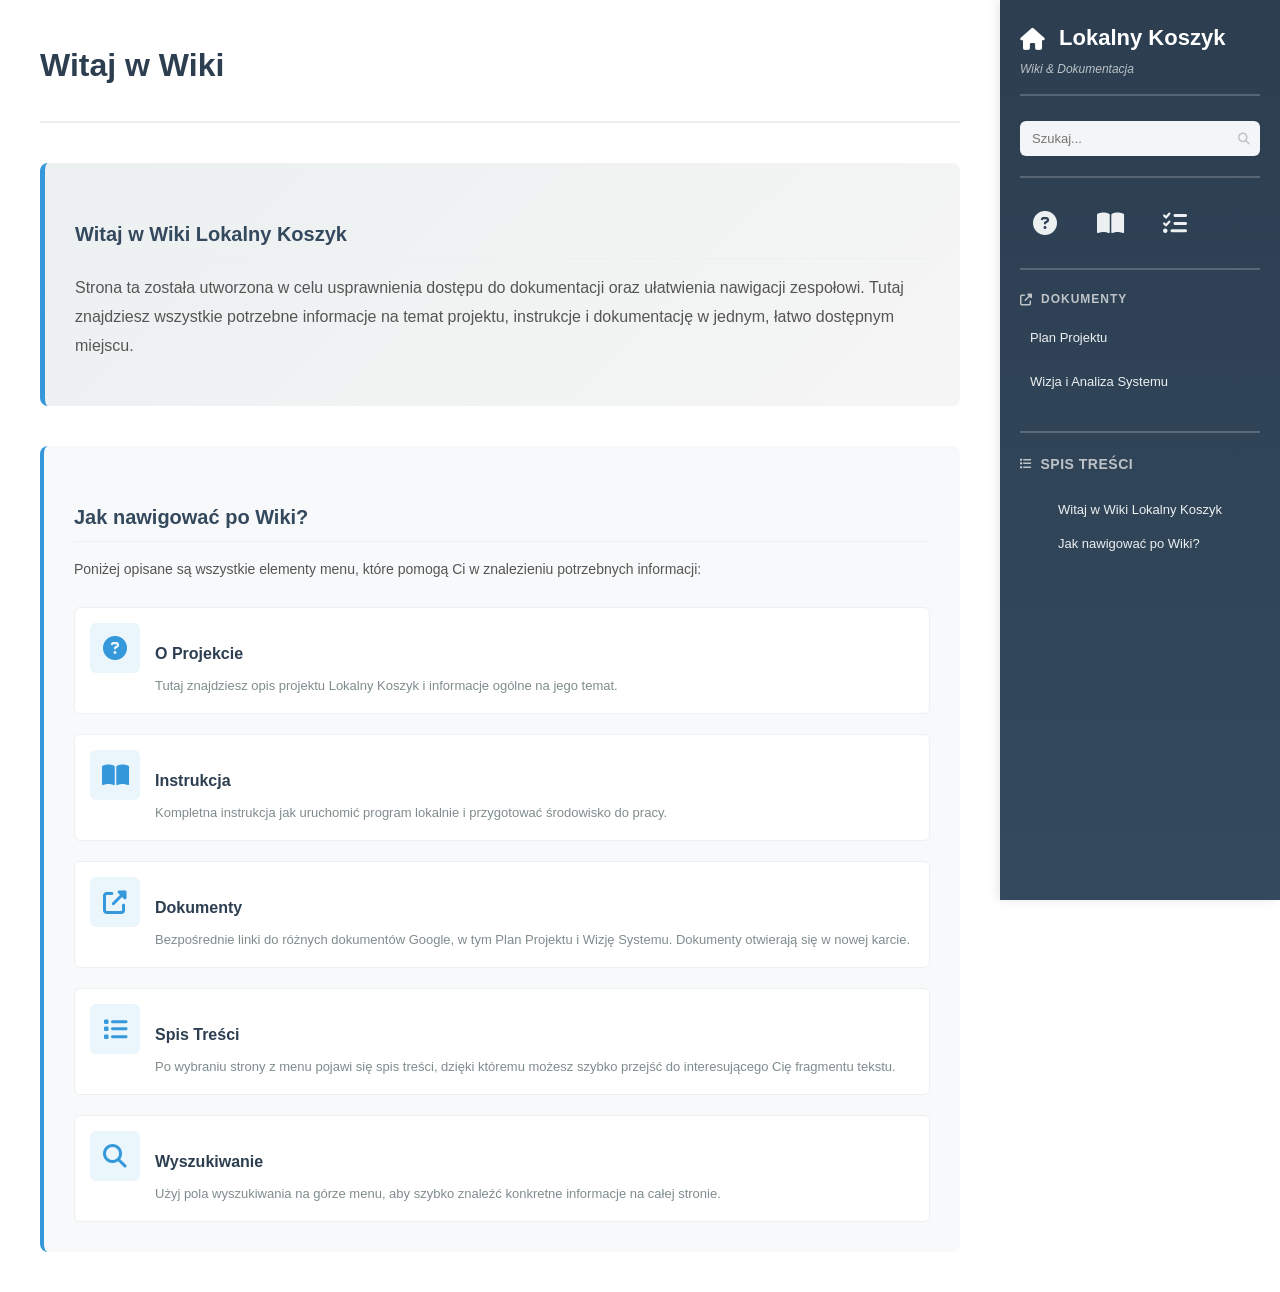
==== docs/index.html @ f22aaaa1 "feat: implement backend login functionality with JWT authentication - Added main.go for backend serv" ====
<!DOCTYPE html>
<html lang="pl">
<head>
    <meta charset="UTF-8">
    <meta name="viewport" content="width=device-width, initial-scale=1.0">
    <title>Lokalny Koszyk - Wiki</title>
    <link rel="stylesheet" href="https://cdnjs.cloudflare.com/ajax/libs/font-awesome/6.4.0/css/all.min.css">
    <link rel="stylesheet" href="css/style.css">
</head>
<body>
    <button class="menu-toggle" id="menu-toggle" title="Menu"><i class="fas fa-bars"></i></button>
    <div class="container">
        <aside class="sidebar" id="sidebar">
            <div class="sidebar-header">
                <a href="#" id="home-link" class="home-link" title="Strona główna">
                    <h1><i class="fas fa-home"></i> Lokalny Koszyk</h1>
                    <p>Wiki & Dokumentacja</p>
                </a>
            </div>
            
            <div class="search-box">
                <input type="text" id="search-input" placeholder="Szukaj...">
                <i class="fas fa-search search-icon"></i>
            </div>
            
            <nav class="menu">
                <ul class="menu-icons">
                    <li><a href="#" data-page="OProjekcie" class="menu-link" title="O projekcie"><i class="fas fa-circle-question"></i></a></li>
                    <li><a href="#" data-page="Instrukcja" class="menu-link" title="Instrukcja"><i class="fas fa-book-open"></i></a></li>
                    <li><a href="#" data-page="Zadania" class="menu-link" title="Zadania"><i class="fas fa-tasks"></i></a></li>
                </ul>
            </nav>

            <div class="documents-section">
                <h3 class="documents-title"><i class="fas fa-external-link-alt"></i> Dokumenty</h3>
                <ul class="documents-list">
                    <li><a href="https://docs.google.com/document/d/1Rw1RVfK9JeTbshHGRQjm2tVH---1dylgz5mnFikJ3JY/edit?usp=sharing" target="_blank">Plan Projektu</a></li>
                    <li><a href="https://docs.google.com/document/d/1X0knxr3xY48dfQGjl_-8tJaRgpn8BXWtEERnr3kX8_0/edit?usp=sharing" target="_blank">Wizja i Analiza Systemu</a></li>
                </ul>
            </div>
            
            <div class="toc-section">
                <h3 class="toc-title"><i class="fas fa-list"></i> Spis treści</h3>
                <nav id="table-of-contents" class="table-of-contents">
                    <p class="toc-empty">Wybierz stronę, aby zobaczyć spis treści</p>
                </nav>
            </div>
        </aside>
        
        <main class="content">
            <div class="header-section">
                <h2 id="page-title">Witaj w Wiki</h2>
                <div class="breadcrumb" id="breadcrumb"></div>
            </div>
            
            <div id="page-content" class="page-content">
                <div class="welcome">
                    <h2>Witaj w Wiki Lokalny Koszyk</h2>
                    <p>Strona ta została utworzona w celu usprawnienia dostępu do dokumentacji oraz ułatwienia nawigacji zespołowi. Tutaj znajdziesz wszystkie potrzebne informacje na temat projektu, instrukcje i dokumentację w jednym, łatwo dostępnym miejscu.</p>
                </div>

                <div class="navigation-guide">
                    <h2>Jak nawigować po Wiki?</h2>
                    <p>Poniżej opisane są wszystkie elementy menu, które pomogą Ci w znalezieniu potrzebnych informacji:</p>
                    
                    <div class="nav-items">
                        <div class="nav-item">
                            <div class="nav-icon"><i class="fas fa-circle-question"></i></div>
                            <div class="nav-content">
                                <h4>O Projekcie</h4>
                                <p>Tutaj znajdziesz opis projektu Lokalny Koszyk i informacje ogólne na jego temat.</p>
                            </div>
                        </div>

                        <div class="nav-item">
                            <div class="nav-icon"><i class="fas fa-book-open"></i></div>
                            <div class="nav-content">
                                <h4>Instrukcja</h4>
                                <p>Kompletna instrukcja jak uruchomić program lokalnie i przygotować środowisko do pracy.</p>
                            </div>
                        </div>

                        <div class="nav-item">
                            <div class="nav-icon"><i class="fas fa-external-link-alt"></i></div>
                            <div class="nav-content">
                                <h4>Dokumenty</h4>
                                <p>Bezpośrednie linki do różnych dokumentów Google, w tym Plan Projektu i Wizję Systemu. Dokumenty otwierają się w nowej karcie.</p>
                            </div>
                        </div>

                        <div class="nav-item">
                            <div class="nav-icon"><i class="fas fa-list"></i></div>
                            <div class="nav-content">
                                <h4>Spis Treści</h4>
                                <p>Po wybraniu strony z menu pojawi się spis treści, dzięki któremu możesz szybko przejść do interesującego Cię fragmentu tekstu.</p>
                            </div>
                        </div>

                        <div class="nav-item">
                            <div class="nav-icon"><i class="fas fa-search"></i></div>
                            <div class="nav-content">
                                <h4>Wyszukiwanie</h4>
                                <p>Użyj pola wyszukiwania na górze menu, aby szybko znaleźć konkretne informacje na całej stronie.</p>
                            </div>
                        </div>
                    </div>
                </div>
            </div>
        </main>
    </div>
    
    <script src="js/script.js"></script>
</body>
</html>
---- docs/css/style.css ----
* {
    margin: 0;
    padding: 0;
    box-sizing: border-box;
}

body {
    font-family: 'Segoe UI', Tahoma, Geneva, Verdana, sans-serif;
    background-color: #f8f9fa;
    color: #333;
    line-height: 1.6;
}

/* Custom Scrollbar */
::-webkit-scrollbar {
    width: 10px;
}

::-webkit-scrollbar-track {
    background: #f1f1f1;
}

::-webkit-scrollbar-thumb {
    background: #888;
    border-radius: 5px;
}

::-webkit-scrollbar-thumb:hover {
    background: #555;
}

.container {
    display: flex;
    min-height: 100vh;
    background-color: #ffffff;
}

/* SIDEBAR */
.sidebar {
    width: 280px;
    background: linear-gradient(180deg, #2c3e50 0%, #34495e 100%);
    color: white;
    padding: 20px;
    overflow-y: auto;
    box-shadow: -2px 0 10px rgba(0,0,0,0.1);
    position: fixed;
    height: 100vh;
    right: 0;
    top: 0;
    z-index: 1000;
    transition: transform 0.3s ease;
}

.menu-toggle {
    display: none;
    position: fixed;
    top: 15px;
    right: 15px;
    background-color: #2c3e50;
    color: white;
    border: none;
    padding: 10px 15px;
    font-size: 16px;
    border-radius: 6px;
    cursor: pointer;
    z-index: 1001;
    box-shadow: 0 2px 8px rgba(0,0,0,0.2);
    font-weight: 600;
}

.menu-toggle:hover {
    background-color: #34495e;
}

.menu-toggle i {
    font-size: 18px;
}

.menu-toggle {
    display: none;
    position: fixed;
    top: 15px;
    right: 15px;
    background-color: #2c3e50;
    color: white;
    border: none;
    padding: 10px 15px;
    font-size: 16px;
    border-radius: 6px;
    cursor: pointer;
    z-index: 1001;
    box-shadow: 0 2px 8px rgba(0,0,0,0.2);
    font-weight: 600;
}

.menu-toggle:hover {
    background-color: #34495e;
}

.menu-toggle i {
    font-size: 18px;
}

.sidebar.mobile-open {
    transform: translateX(0);
}

@media (max-width: 768px) {
    .menu-toggle {
        display: block;
    }
    
    .sidebar {
        transform: translateX(100%);
        width: 100%;
        max-width: 280px;
    }
}

.sidebar-header {
    margin-bottom: 25px;
    padding-bottom: 15px;
    border-bottom: 2px solid rgba(255,255,255,0.2);
}

.home-link {
    text-decoration: none;
    color: inherit;
    display: block;
    border-radius: 8px;
    padding: 8px;
    transition: all 0.2s ease;
    margin: -8px;
}

.home-link:hover {
    background-color: rgba(52, 152, 219, 0.2);
}

.sidebar-header h1 {
    font-size: 22px;
    margin-bottom: 5px;
    font-weight: 600;
}

.sidebar-header h1 i {
    margin-right: 8px;
    vertical-align: middle;
}


.sidebar-header p {
    font-size: 12px;
    color: #bdc3c7;
    font-style: italic;
}

/* SEARCH BOX */
.search-box {
    margin-bottom: 20px;
    position: relative;
}

.search-box input {
    width: 100%;
    padding: 10px 38px 10px 12px;
    border: none;
    border-radius: 6px;
    font-size: 13px;
    background-color: rgba(255,255,255,0.95);
    color: #333;
}

.search-box input:focus {
    outline: none;
    box-shadow: 0 0 0 2px #3498db;
}

.search-icon {
    position: absolute;
    right: 10px;
    top: 50%;
    transform: translateY(-50%);
    color: #bdc3c7;
    pointer-events: none;
    font-size: 12px;
}

/* MENU */
.menu {
    margin-top: 20px;
    padding-top: 20px;
    border-top: 2px solid rgba(255,255,255,0.2);
}

.menu-icons {
    list-style: none;
    display: flex;
    flex-direction: column;
    gap: 15px;
    display: flex;
    flex-direction: row;
}

.menu-icons li {
    margin-bottom: 0;
    display: flex;
}

.menu-link {
    color: #ecf0f1;
    text-decoration: none;
    display: flex;
    align-items: center;
    justify-content: center;
    width: 50px;
    height: 50px;
    border-radius: 8px;
    transition: all 0.3s ease;
    font-size: 24px;
    border: 2px solid transparent;
}

.menu-link i {
    font-size: 24px;
}

.menu-link:hover {
    background-color: rgba(52, 152, 219, 0.3);
    border-color: #3498db;
    transform: scale(1.1);
}

.menu-link.active {
    background-color: #3498db;
    color: white;
    border-color: #2980b9;
    box-shadow: 0 4px 12px rgba(52, 152, 219, 0.3);
}

.menu-link.hidden {
    display: none;
}

/* DOCUMENTS SECTION */
.documents-section {
    margin-top: 20px;
    padding-top: 20px;
    border-top: 2px solid rgba(255,255,255,0.2);
}

.documents-title {
    font-size: 12px;
    text-transform: uppercase;
    color: #bdc3c7;
    margin-bottom: 10px;
    font-weight: 600;
    letter-spacing: 1px;
    display: flex;
    align-items: center;
    gap: 8px;
}

.documents-title i {
    font-size: 12px;
}

.documents-list {
    list-style: none;
}

.documents-list li {
    margin-bottom: 8px;
}

.documents-list a {
    color: #ecf0f1;
    text-decoration: none;
    display: block;
    padding: 8px 10px;
    border-radius: 4px;
    transition: all 0.2s ease;
    font-size: 13px;
}

.documents-list a:hover {
    background-color: rgba(52, 152, 219, 0.2);
    color: #3498db;
    padding-left: 14px;
}

.menu-section {
    margin-bottom: 20px;
}

.menu-section h3 {
    font-size: 12px;
    text-transform: uppercase;
    color: #bdc3c7;
    margin-bottom: 10px;
    font-weight: 600;
    letter-spacing: 1px;
}

.menu-section ul {
    list-style: none;
}

.menu-section li {
    margin-bottom: 8px;
}

/* TABLE OF CONTENTS */
.toc-section {
    margin-top: 30px;
    padding-top: 20px;
    border-top: 2px solid rgba(255,255,255,0.2);
}

.toc-title {
    font-size: 14px;
    text-transform: uppercase;
    color: #bdc3c7;
    margin-bottom: 15px;
    font-weight: 600;
    letter-spacing: 0.5px;
    display: flex;
    align-items: center;
    gap: 8px;
}

.toc-title i {
    font-size: 12px;
}

.table-of-contents {
    max-height: 300px;
    overflow-y: auto;
    padding-right: 8px;
}

.table-of-contents::-webkit-scrollbar {
    width: 6px;
}

.table-of-contents::-webkit-scrollbar-track {
    background: rgba(255,255,255,0.1);
    border-radius: 3px;
}

.table-of-contents::-webkit-scrollbar-thumb {
    background: rgba(255,255,255,0.3);
    border-radius: 3px;
}

.table-of-contents::-webkit-scrollbar-thumb:hover {
    background: rgba(255,255,255,0.5);
}

.toc-empty {
    font-size: 12px;
    color: #95a5a6;
    font-style: italic;
    margin: 10px 0;
}

.toc-list {
    list-style: none;
    font-size: 13px;
}

.toc-list li {
    margin-bottom: 6px;
}

.toc-sublist {
    list-style: none;
    margin-left: 15px;
    margin-top: 4px;
}

.toc-sublist li {
    margin-bottom: 4px;
}

.toc-link {
    color: #ecf0f1;
    text-decoration: none;
    display: block;
    padding: 5px 8px;
    border-radius: 4px;
    transition: all 0.2s ease;
    word-break: break-word;
}

.toc-link:hover {
    background-color: rgba(52, 152, 219, 0.2);
    color: #3498db;
    padding-left: 12px;
}

/* MAIN CONTENT */
main.content {
    flex: 1;
    margin-right: 280px;
    padding: 40px;
    background-color: #ffffff;
    width: calc(100% - 280px);
    overflow-x: hidden;
}

.header-section {
    margin-bottom: 40px;
    border-bottom: 2px solid #ecf0f1;
    padding-bottom: 20px;
}

.header-section h2 {
    font-size: 32px;
    color: #2c3e50;
    margin-bottom: 10px;
}

.breadcrumb {
    font-size: 13px;
    color: #7f8c8d;
}

.breadcrumb a {
    color: #3498db;
    text-decoration: none;
    cursor: pointer;
    margin: 0 5px;
}

.breadcrumb a:hover {
    text-decoration: underline;
}

.page-content {
    max-width: 1000px;
    animation: fadeIn 0.3s ease;
}

.page-content h1 {
    color: #2c3e50;
    margin-top: 30px;
    margin-bottom: 20px;
    font-size: 24px;
    border-bottom: 2px solid #ecf0f1;
    padding-bottom: 10px;
}

.page-content h2 {
    color: #34495e;
    margin-top: 25px;
    margin-bottom: 15px;
    font-size: 20px;
    border-bottom: 1px solid #ecf0f1;
    padding-bottom: 8px;
}

.page-content h3 {
    color: #2c3e50;
    margin-top: 25px;
    margin-bottom: 15px;
    font-size: 18px;
}

.page-content h4 {
    color: #34495e;
    margin-top: 18px;
    margin-bottom: 10px;
    font-size: 15px;
}

.page-content p {
    color: #555;
    margin-bottom: 15px;
    line-height: 1.8;
}

.page-content pre {
    background-color: #f5f5f5;
    padding: 15px;
    border-radius: 6px;
    overflow-x: auto;
    border-left: 4px solid #3498db;
    margin: 15px 0;
    font-size: 13px;
    line-height: 1.5;
}

.page-content code {
    background-color: #f5f5f5;
    padding: 2px 6px;
    border-radius: 3px;
    font-family: 'Courier New', monospace;
    color: #e74c3c;
}

.page-content ul,
.page-content ol {
    margin: 15px 0 15px 30px;
}

.page-content li {
    margin-bottom: 8px;
    color: #555;
}

.welcome {
    background: linear-gradient(135deg, #ecf0f1 0%, #f5f5f5 100%);
    padding: 30px;
    border-radius: 8px;
    border-left: 5px solid #3498db;
}

.welcome h3 {
    color: #2c3e50;
    margin-top: 0;
}

.search-results {
    margin-top: 20px;
}

.result-item {
    background-color: #f8f9fa;
    border-left: 4px solid #3498db;
    padding: 15px;
    margin-bottom: 15px;
    border-radius: 6px;
    transition: all 0.3s ease;
}

.result-item:hover {
    background-color: #ecf0f1;
    box-shadow: 0 2px 8px rgba(0,0,0,0.1);
}

.result-item h4 {
    margin-top: 0;
    margin-bottom: 10px;
}

.result-item h4 a {
    color: #2980b9;
    text-decoration: none;
    font-weight: 600;
}

.result-item h4 a:hover {
    color: #3498db;
    text-decoration: underline;
}

.result-item p {
    margin-bottom: 0;
    color: #7f8c8d;
    font-size: 13px;
}

.highlight {
    background-color: #fff9c4;
    padding: 2px 4px;
    border-radius: 3px;
}

/* NAVIGATION GUIDE */
.navigation-guide {
    margin-top: 40px;
    padding: 30px;
    background-color: #f8f9fa;
    border-radius: 8px;
    border-left: 4px solid #3498db;
}

.navigation-guide h3 {
    color: #2c3e50;
    margin-bottom: 15px;
    display: flex;
    align-items: center;
    gap: 10px;
    font-size: 20px;
}

.navigation-guide h3 i {
    color: #3498db;
}

.navigation-guide > p {
    color: #555;
    margin-bottom: 25px;
    font-size: 14px;
}

.nav-items {
    display: grid;
    grid-template-columns: 1fr;
    gap: 20px;
}

.nav-item {
    display: flex;
    gap: 15px;
    padding: 15px;
    background-color: white;
    border-radius: 6px;
    border: 1px solid #ecf0f1;
    transition: all 0.3s ease;
}

.nav-item:hover {
    border-color: #3498db;
    box-shadow: 0 2px 8px rgba(52, 152, 219, 0.1);
}

.nav-icon {
    flex-shrink: 0;
    width: 50px;
    height: 50px;
    display: flex;
    align-items: center;
    justify-content: center;
    background-color: rgba(52, 152, 219, 0.1);
    border-radius: 6px;
    font-size: 24px;
    color: #3498db;
}

.nav-content h4 {
    color: #2c3e50;
    margin-bottom: 8px;
    font-size: 16px;
}

.nav-content p {
    color: #7f8c8d;
    font-size: 13px;
    margin: 0;
}

/* TASK POSTS */
.task-post {
    margin: 20px 0;
    border: 1px solid #ecf0f1;
    border-radius: 8px;
    overflow: hidden;
    box-shadow: 0 2px 4px rgba(0,0,0,0.05);
    transition: box-shadow 0.3s ease;
}

.task-post:hover {
    box-shadow: 0 4px 12px rgba(0,0,0,0.1);
}

.post-header {
    background: linear-gradient(135deg, #3498db 0%, #2980b9 100%);
    color: white;
    padding: 6px 20px;
    border-bottom: 2px solid #2980b9;
}

.post-date {
    margin: 0;
    font-size: 18px;
    font-weight: 600;
    display: flex;
    align-items: center;
    gap: 10px;
    color: white !important;
}

.post-content {
    padding: 20px;
}

.post-content h3 {
    color: #2c3e50;
    margin-top: 0;
    margin-bottom: 12px;
    font-size: 16px;
    border-bottom: 2px solid #ecf0f1;
    padding-bottom: 10px;
}

.post-content h3:first-child {
    margin-top: 0;
}

.post-content ul {
    margin-left: 20px;
}

.post-content li {
    margin-bottom: 8px;
    color: #555;
    line-height: 1.6;
}

@keyframes fadeIn {
    from {
        opacity: 0;
        transform: translateY(10px);
    }
    to {
        opacity: 1;
        transform: translateY(0);
    }
}

/* RESPONSIVE - TABLET */
@media (max-width: 768px) {
    .menu-toggle {
        display: block;
    }

    main.content {
        margin-left: 0;
        margin-right: 0;
        width: 100%;
        padding: 30px 20px;
        padding-top: 70px;
    }
    
    .header-section {
        margin-bottom: 30px;
        padding-bottom: 15px;
    }
    
    .header-section h2 {
        font-size: 24px;
    }
    
    .sidebar-header h1 {
        font-size: 18px;
    }
    
    .page-content h3 {
        font-size: 16px;
    }
    
    .search-box input {
        font-size: 12px;
    }

    .task-post {
        margin: 15px 0;
    }

    .post-header {
        padding: 12px 16px;
    }

    .post-date {
        font-size: 16px;
    }

    .post-content {
        padding: 15px;
    }

    .post-content h3 {
        font-size: 15px;
    }

    .navigation-guide {
        padding: 20px;
    }

    .navigation-guide h3 {
        font-size: 16px;
    }

    .nav-item {
        flex-direction: column;
        gap: 10px;
    }

    .nav-icon {
        width: 40px;
        height: 40px;
        font-size: 18px;
    }

    .nav-content h4 {
        font-size: 14px;
    }
}

/* RESPONSIVE - MOBILE */
@media (max-width: 480px) {
    body {
        font-size: 14px;
    }
    
    main.content {
        margin-left: 0;
        width: 100%;
        padding: 20px;
        padding-top: 70px;
    }
    
    .header-section {
        margin-bottom: 20px;
        padding-bottom: 15px;
    }
    
    .header-section h2 {
        font-size: 18px;
    }
    
    .breadcrumb {
        font-size: 11px;
    }
    
    .breadcrumb a,
    .breadcrumb strong {
        margin: 0 3px;
    }
    
    .page-content h3 {
        font-size: 15px;
        margin-top: 15px;
    }
    
    .page-content h4 {
        font-size: 13px;
    }
    
    .page-content p {
        font-size: 14px;
        margin-bottom: 12px;
    }
    
    .page-content pre {
        padding: 10px;
        font-size: 11px;
        margin: 10px 0;
    }
    
    .page-content ul,
    .page-content ol {
        margin: 10px 0 10px 20px;
    }
    
    .welcome {
        padding: 15px;
        border-left: 3px solid #3498db;
    }

    .navigation-guide {
        padding: 15px;
        margin-top: 30px;
    }

    .navigation-guide h3 {
        font-size: 14px;
    }

    .navigation-guide > p {
        font-size: 12px;
    }

    .nav-icon {
        width: 35px;
        height: 35px;
        font-size: 16px;
    }

    .nav-content h4 {
        font-size: 13px;
        margin-bottom: 4px;
    }

    .nav-content p {
        font-size: 12px;
    }

    .task-post {
        margin: 10px 0;
        border-radius: 6px;
    }

    .post-header {
        padding: 10px 12px;
    }

    .post-date {
        font-size: 14px;
    }

    .post-date::before {
        font-size: 16px;
    }

    .post-content {
        padding: 12px;
    }

    .post-content h3 {
        font-size: 13px;
        margin-bottom: 8px;
    }

    .post-content ul {
        margin-left: 16px;
    }

    .post-content li {
        margin-bottom: 6px;
        font-size: 13px;
    }
    
    .sidebar {
        padding: 15px;
        max-width: 75vw;
        height: 100vh;
        overflow-y: auto;
    }
    
    .sidebar-header {
        margin-bottom: 15px;
        padding-bottom: 10px;
    }
    
    .sidebar-header h1 {
        font-size: 16px;
    }
    
    .sidebar-header p {
        font-size: 10px;
    }
    
    .menu-link {
        padding: 8px;
        font-size: 20px;
        width: 45px;
        height: 45px;
    }
    
    .search-box {
        margin-bottom: 15px;
    }
    
    .search-box input {
        padding: 8px 10px;
        font-size: 12px;
    }
    
    .menu-toggle {
        padding: 8px 12px;
        font-size: 14px;
        top: 10px;
        left: 10px;
    }
}

/* RESPONSIVE - SMALL MOBILE */
@media (max-width: 360px) {
    main.content {
        padding: 15px;
        padding-top: 60px;
    }
    
    .header-section h2 {
        font-size: 16px;
    }
    
    .page-content h3 {
        font-size: 14px;
    }
    
    .sidebar {
        max-width: 85vw;
    }
}
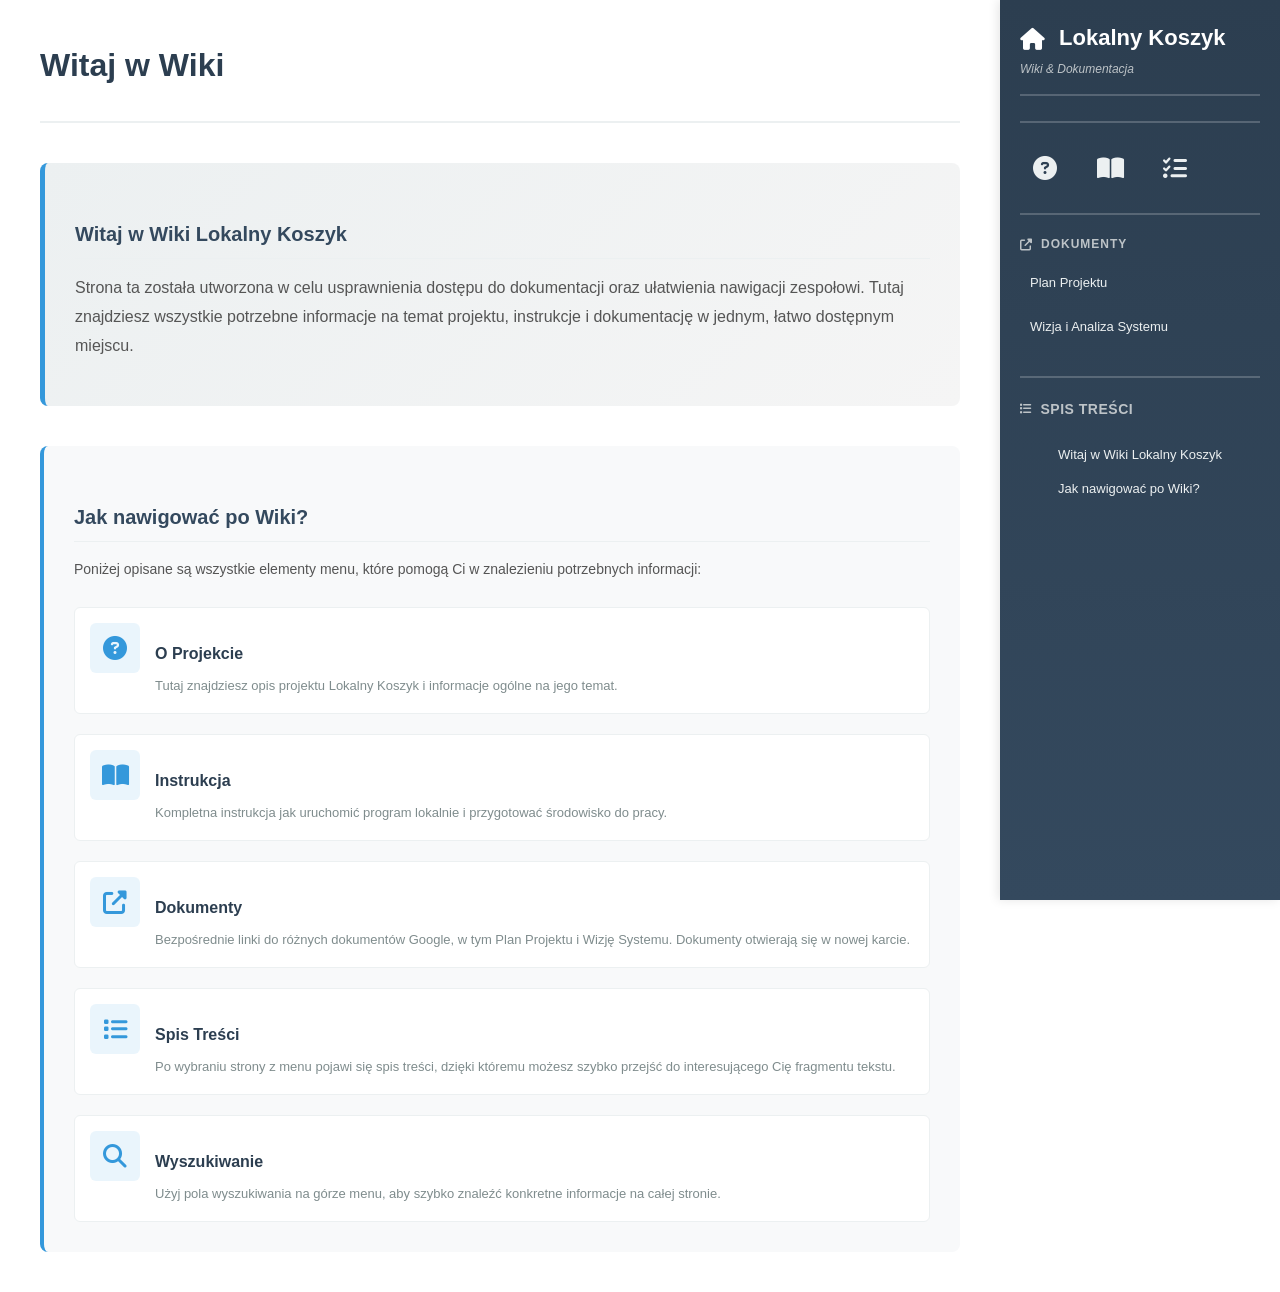
==== commit 6c811189: "feat: enhance project documentation and implement CORS middleware for API Co-authored-by: Copilot <c" ====
--- a/docs/index.html
+++ b/docs/index.html
@@ -12,16 +12,16 @@
     <div class="container">
         <aside class="sidebar" id="sidebar">
             <div class="sidebar-header">
-                <a href="#" id="home-link" class="home-link" title="Strona główna">
+                <a href="../frontend/index.html" id="home-link" class="home-link" title="Strona główna">
                     <h1><i class="fas fa-home"></i> Lokalny Koszyk</h1>
                     <p>Wiki & Dokumentacja</p>
                 </a>
             </div>
             
-            <div class="search-box">
+            <!-- <div class="search-box">
                 <input type="text" id="search-input" placeholder="Szukaj...">
                 <i class="fas fa-search search-icon"></i>
-            </div>
+            </div> -->
             
             <nav class="menu">
                 <ul class="menu-icons">
